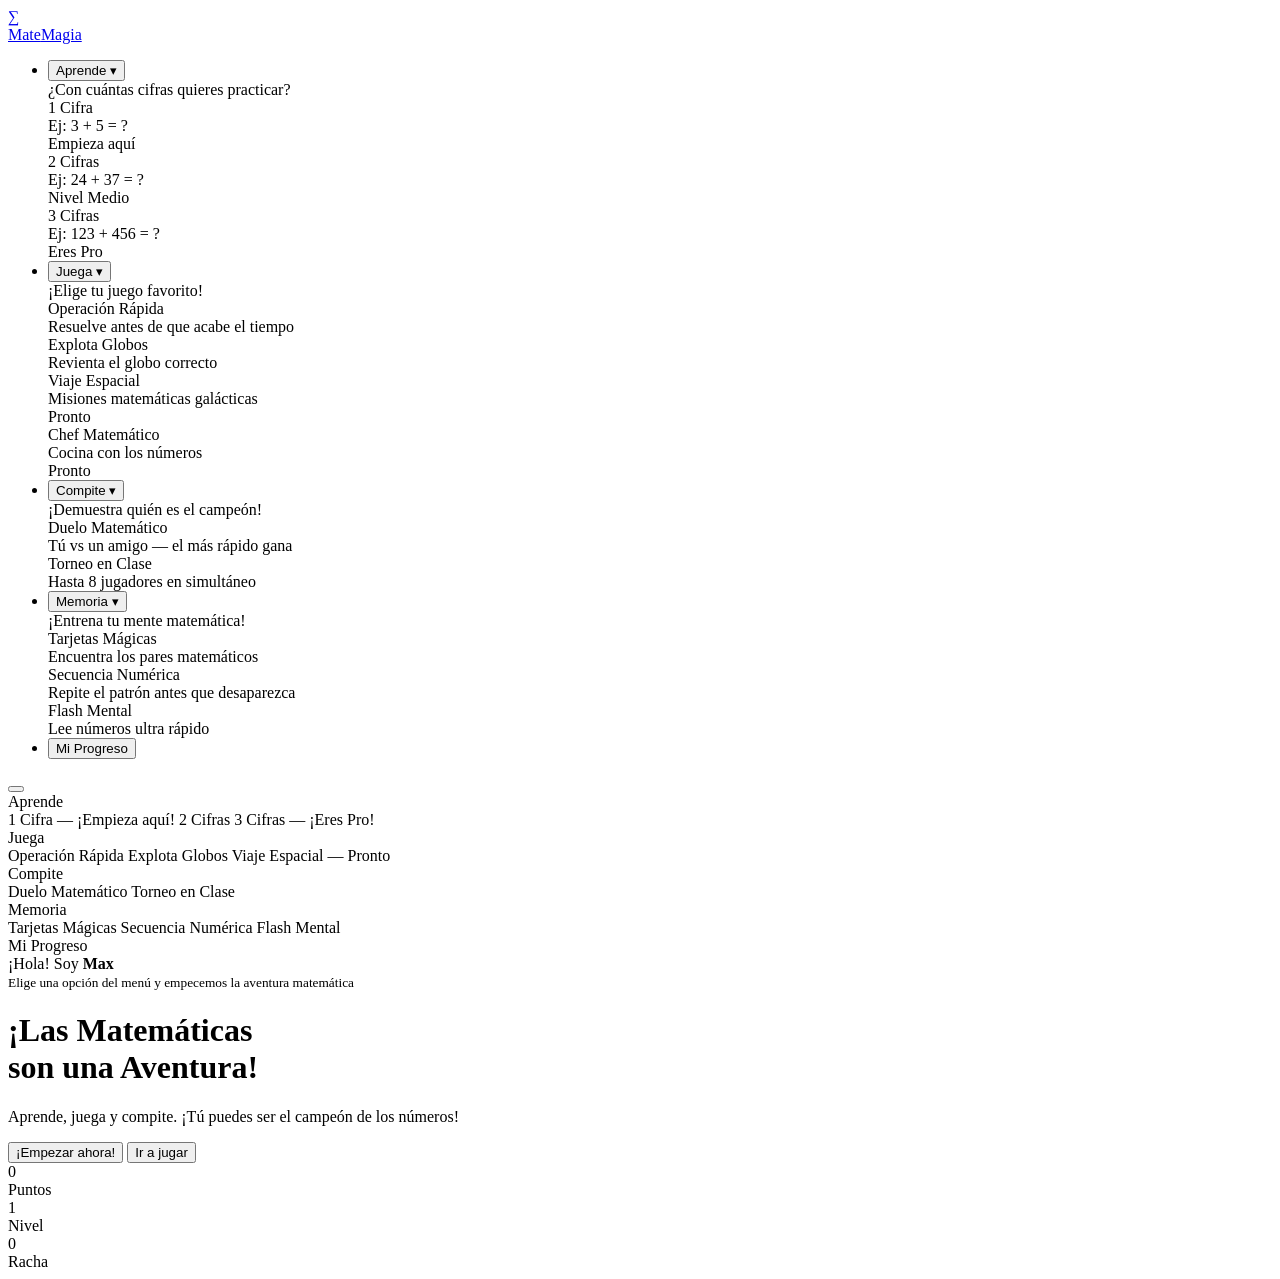
==== src/index.html @ d0688475 "fixed routes" ====
<!DOCTYPE html>
<html lang="es">
<head>
  <meta charset="UTF-8" />
  <meta name="viewport" content="width=device-width, initial-scale=1.0" />
  <title>MateMagia — Aprende Matemáticas Jugando</title>
  <link rel="preconnect" href="https://fonts.googleapis.com" />
  <link rel="preconnect" href="https://fonts.gstatic.com" crossorigin />
  <link href="https://fonts.googleapis.com/css2?family=Fredoka+One&family=Nunito:wght@400;600;700;800;900&display=swap" rel="stylesheet" />
  <link rel="stylesheet" href="css/Styles.css" />
</head>
<body>

  <!-- PARTÍCULAS -->
  <div class="particles" id="particles"></div>

  <!-- ══════════════════════════════════════
       NAVBAR PRINCIPAL
  ══════════════════════════════════════ -->
  <nav class="navbar" id="navbar">
    <div class="navbar-inner">

      <!-- LOGO -->
      <a class="nav-logo" href="#" id="navLogo">
        <div class="nav-logo-icon">∑</div>
        <span class="nav-logo-text">Mate<span class="accent">Magia</span></span>
      </a>

      <!-- LINKS CENTRADOS -->
      <ul class="nav-links" id="navLinks">

        <!-- APRENDE -->
        <li class="nav-item has-dropdown" id="navAprende">
          <button class="nav-btn" id="btnAprende">
            <span class="nav-icon"></span>
            <span class="nav-label">Aprende</span>
            <span class="nav-chevron">▾</span>
          </button>
          <div class="dropdown" id="dropAprende">
            <div class="dropdown-header">¿Con cuántas cifras quieres practicar?</div>
            <a class="drop-item" data-modulo="aprende" data-sub="1">
              <div class="drop-icon"></div>
              <div class="drop-info">
                <div class="drop-title">1 Cifra</div>
                <div class="drop-sub">Ej: 3 + 5 = ?</div>
              </div>
              <div class="drop-badge start">Empieza aquí</div>
            </a>
            <a class="drop-item" data-modulo="aprende" data-sub="2">
              <div class="drop-icon"></div>
              <div class="drop-info">
                <div class="drop-title">2 Cifras</div>
                <div class="drop-sub">Ej: 24 + 37 = ?</div>
              </div>
              <div class="drop-badge mid">Nivel Medio</div>
            </a>
            <a class="drop-item" data-modulo="aprende" data-sub="3">
              <div class="drop-icon"></div>
              <div class="drop-info">
                <div class="drop-title">3 Cifras</div>
                <div class="drop-sub">Ej: 123 + 456 = ?</div>
              </div>
              <div class="drop-badge pro">Eres Pro</div>
            </a>
          </div>
        </li>

        <!-- JUEGA -->
        <li class="nav-item has-dropdown" id="navJuega">
          <button class="nav-btn" id="btnJuega">
            <span class="nav-icon"></span>
            <span class="nav-label">Juega</span>
            <span class="nav-chevron">▾</span>
          </button>
          <div class="dropdown" id="dropJuega">
            <div class="dropdown-header">¡Elige tu juego favorito!</div>
            <a class="drop-item" data-modulo="juego" data-sub="operacion-rapida">
              <div class="drop-icon"></div>
              <div class="drop-info">
                <div class="drop-title">Operación Rápida</div>
                <div class="drop-sub">Resuelve antes de que acabe el tiempo</div>
              </div>
            </a>
            <a class="drop-item" data-modulo="juego" data-sub="globos">
              <div class="drop-icon"></div>
              <div class="drop-info">
                <div class="drop-title">Explota Globos</div>
                <div class="drop-sub">Revienta el globo correcto</div>
              </div>
            </a>
            <a class="drop-item locked" data-coming="true">
              <div class="drop-icon"></div>
              <div class="drop-info">
                <div class="drop-title">Viaje Espacial</div>
                <div class="drop-sub">Misiones matemáticas galácticas</div>
              </div>
              <div class="drop-badge lock"> Pronto</div>
            </a>
            <a class="drop-item locked" data-coming="true">
              <div class="drop-icon"></div>
              <div class="drop-info">
                <div class="drop-title">Chef Matemático</div>
                <div class="drop-sub">Cocina con los números</div>
              </div>
              <div class="drop-badge lock"> Pronto</div>
            </a>
          </div>
        </li>

        <!-- COMPITE -->
        <li class="nav-item has-dropdown" id="navCompite">
          <button class="nav-btn" id="btnCompite">
            <span class="nav-icon"></span>
            <span class="nav-label">Compite</span>
            <span class="nav-chevron">▾</span>
          </button>
          <div class="dropdown" id="dropCompite">
            <div class="dropdown-header">¡Demuestra quién es el campeón!</div>
            <a class="drop-item" data-modulo="compite" data-sub="duelo">
              <div class="drop-icon"></div>
              <div class="drop-info">
                <div class="drop-title">Duelo Matemático</div>
                <div class="drop-sub">Tú vs un amigo — el más rápido gana</div>
              </div>
            </a>
            <a class="drop-item" data-modulo="compite" data-sub="torneo">
              <div class="drop-icon"></div>
              <div class="drop-info">
                <div class="drop-title">Torneo en Clase</div>
                <div class="drop-sub">Hasta 8 jugadores en simultáneo</div>
              </div>
            </a>
          </div>
        </li>

        <!-- MEMORIA -->
        <li class="nav-item has-dropdown" id="navMemoria">
          <button class="nav-btn" id="btnMemoria">
            <span class="nav-icon"></span>
            <span class="nav-label">Memoria</span>
            <span class="nav-chevron">▾</span>
          </button>
          <div class="dropdown" id="dropMemoria">
            <div class="dropdown-header">¡Entrena tu mente matemática!</div>
            <a class="drop-item" data-modulo="memoria" data-sub="tarjetas">
              <div class="drop-icon"></div>
              <div class="drop-info">
                <div class="drop-title">Tarjetas Mágicas</div>
                <div class="drop-sub">Encuentra los pares matemáticos</div>
              </div>
            </a>
            <a class="drop-item" data-modulo="memoria" data-sub="secuencia">
              <div class="drop-icon"></div>
              <div class="drop-info">
                <div class="drop-title">Secuencia Numérica</div>
                <div class="drop-sub">Repite el patrón antes que desaparezca</div>
              </div>
            </a>
            <a class="drop-item" data-modulo="memoria" data-sub="flash">
              <div class="drop-icon"></div>
              <div class="drop-info">
                <div class="drop-title">Flash Mental</div>
                <div class="drop-sub">Lee números ultra rápido</div>
              </div>
            </a>
          </div>
        </li>

        <!-- MI PROGRESO -->
        <li class="nav-item" id="navProgreso">
          <button class="nav-btn nav-btn-progreso" id="btnProgreso" data-modulo="progreso" data-sub="ver">
            <span class="nav-icon"></span>
            <span class="nav-label">Mi Progreso</span>
          </button>
        </li>

      </ul>

      <!-- HAMBURGER -->
      <button class="hamburger" id="hamburger" aria-label="Menú">
        <span></span><span></span><span></span>
      </button>

    </div>

    <!-- MENÚ MÓVIL -->
    <div class="mobile-menu" id="mobileMenu">
      <div class="mobile-links">
        <div class="mob-section">
          <div class="mob-section-title"> Aprende</div>
          <a class="mob-item" data-modulo="aprende" data-sub="1"> 1 Cifra — ¡Empieza aquí!</a>
          <a class="mob-item" data-modulo="aprende" data-sub="2"> 2 Cifras</a>
          <a class="mob-item" data-modulo="aprende" data-sub="3"> 3 Cifras — ¡Eres Pro!</a>
        </div>
        <div class="mob-section">
          <div class="mob-section-title"> Juega</div>
          <a class="mob-item" data-modulo="juego" data-sub="operacion-rapida"> Operación Rápida</a>
          <a class="mob-item" data-modulo="juego" data-sub="globos"> Explota Globos</a>
          <a class="mob-item mob-locked" data-coming="true"> Viaje Espacial — Pronto</a>
        </div>
        <div class="mob-section">
          <div class="mob-section-title"> Compite</div>
          <a class="mob-item" data-modulo="compite" data-sub="duelo"> Duelo Matemático</a>
          <a class="mob-item" data-modulo="compite" data-sub="torneo"> Torneo en Clase</a>
        </div>
        <div class="mob-section">
          <div class="mob-section-title"> Memoria</div>
          <a class="mob-item" data-modulo="memoria" data-sub="tarjetas"> Tarjetas Mágicas</a>
          <a class="mob-item" data-modulo="memoria" data-sub="secuencia"> Secuencia Numérica</a>
          <a class="mob-item" data-modulo="memoria" data-sub="flash"> Flash Mental</a>
        </div>
        <div class="mob-section">
          <a class="mob-item mob-progress" data-modulo="progreso" data-sub="ver"> Mi Progreso</a>
        </div>
      </div>
    </div>

  </nav>

  <!-- ══════════════════════════════════════
       HERO
  ══════════════════════════════════════ -->
  <main class="hero-section" id="heroSection">

    <!-- MASCOTA -->
    <div class="mascot-wrap">
      <div class="mascot" id="mascot">
        <div class="mascot-body">
          <div class="eye left-eye"><div class="pupil"></div></div>
          <div class="eye right-eye"><div class="pupil"></div></div>
          <div class="mascot-mouth"></div>
        </div>
        <div class="speech-bubble" id="mascotBubble">
          ¡Hola! Soy <strong>Max</strong> <br>
          <small>Elige una opción del menú y empecemos la aventura matemática</small>
        </div>
      </div>
    </div>

    <!-- TÍTULO HERO -->
    <div class="hero-text">
      <h1 class="hero-title">
        ¡Las Matemáticas<br>son una
        <span class="hero-highlight">Aventura</span>!
      </h1>
      <p class="hero-sub">Aprende, juega y compite. ¡Tú puedes ser el campeón de los números! </p>
      <div class="hero-cta">
        <button class="btn-primary" id="btnEmpezar"> ¡Empezar ahora!</button>
        <button class="btn-secondary" id="btnJugarDirecto"> Ir a jugar</button>
      </div>
    </div>

    <!-- STATS -->
    <div class="quick-stats">
      <div class="qstat">
        <div class="qstat-val" id="qScore">0</div>
        <div class="qstat-lbl">Puntos</div>
      </div>
      <div class="qstat-divider"></div>
      <div class="qstat">
        <div class="qstat-val" id="qLevel">1</div>
        <div class="qstat-lbl">Nivel</div>
      </div>
      <div class="qstat-divider"></div>
      <div class="qstat">
        <div class="qstat-val" id="qStreak">0</div>
        <div class="qstat-lbl">Racha </div>
      </div>
    </div>

  </main>

  <!-- TOAST -->
  <div class="toast" id="toast"></div>

  <!-- OVERLAY -->
  <div class="overlay" id="overlay"></div>

  <script src="/src/Scripts/app.js"></script>
</body>
</html>
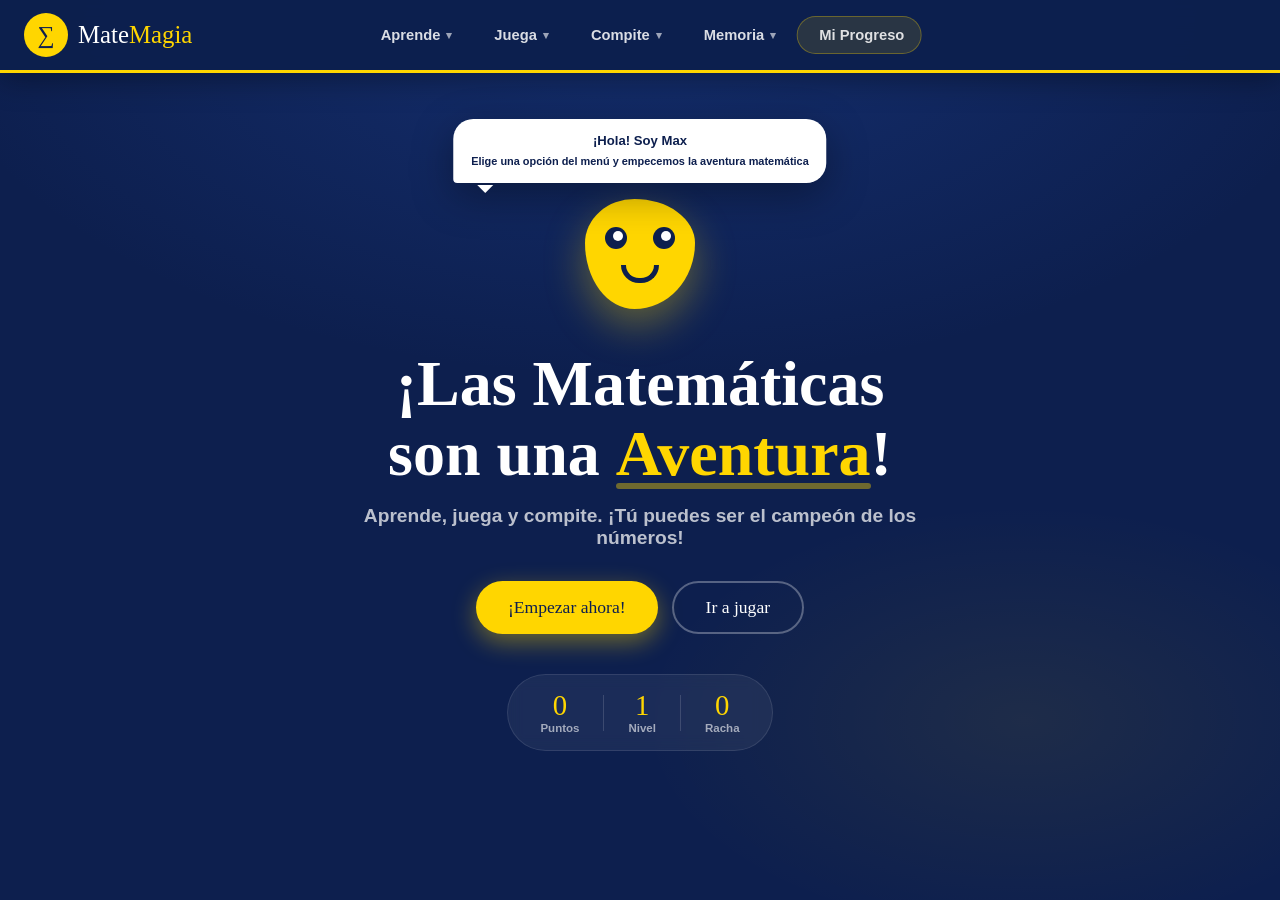
==== commit 6462cee5: "fixed all redirects page for page" ====
--- a/src/index.html
+++ b/src/index.html
@@ -276,6 +276,6 @@
   <!-- OVERLAY -->
   <div class="overlay" id="overlay"></div>
 
-  <script src="/src/Scripts/app.js"></script>
+  <script src="Scripts/app.js"></script>
 </body>
 </html>
--- a/src/css/Styles.css
+++ b/src/css/Styles.css
@@ -0,0 +1,711 @@
+:root {
+  --azul:         #0D1F4E;
+  --azul-mid:     #1A3A8F;
+  --azul-vivo:    #2C5FD4;
+  --amarillo:     #FFD600;
+  --amarillo-w:   #FFC107;
+  --blanco:       #FFFFFF;
+  --blanco-suave: #F0F4FF;
+  --nav-h:        70px;
+  --nav-bg:       rgba(13,31,78,0.97);
+  --drop-bg:      #0f2560;
+  --radio:        16px;
+  --radio-sm:     10px;
+  --sombra:       0 12px 40px rgba(0,0,0,0.35);
+  --trans:        0.28s cubic-bezier(0.34,1.56,0.64,1);
+  --trans-fast:   0.2s ease;
+}
+
+/* ── RESET ── */
+*, *::before, *::after { box-sizing: border-box; margin: 0; padding: 0; }
+html { scroll-behavior: smooth; }
+body {
+  font-family: 'Nunito', sans-serif;
+  background: var(--azul);
+  color: var(--blanco);
+  min-height: 100vh;
+  overflow-x: hidden;
+}
+ul { list-style: none; }
+a  { text-decoration: none; cursor: pointer; }
+button { border: none; background: none; cursor: pointer; font-family: inherit; }
+
+/* ══════════════════════════════════════
+   PARTÍCULAS
+══════════════════════════════════════ */
+.particles {
+  position: fixed;
+  inset: 0;
+  pointer-events: none;
+  z-index: 0;
+  overflow: hidden;
+}
+.particle {
+  position: absolute;
+  pointer-events: none;
+  animation: floatUp linear infinite;
+  opacity: 0;
+  font-family: 'Fredoka One', cursive;
+  user-select: none;
+}
+@keyframes floatUp {
+  0%   { transform: translateY(110vh) rotate(0deg);   opacity: 0; }
+  8%   { opacity: 0.13; }
+  92%  { opacity: 0.13; }
+  100% { transform: translateY(-15vh) rotate(540deg); opacity: 0; }
+}
+
+/* ══════════════════════════════════════
+   NAVBAR
+══════════════════════════════════════ */
+.navbar {
+  position: fixed;
+  top: 0;
+  left: 0;
+  width: 100%;
+  z-index: 1000;
+  background: var(--nav-bg);
+  border-bottom: 3px solid var(--amarillo);
+  backdrop-filter: blur(16px);
+  box-shadow: 0 4px 32px rgba(0,0,0,0.4);
+}
+
+.navbar-inner {
+  width: 100%;
+  max-width: 1400px;
+  margin: 0 auto;
+  height: var(--nav-h);
+  display: flex;
+  align-items: center;
+  justify-content: space-between;
+  padding: 0 24px;
+  gap: 16px;
+  position: relative;
+}
+
+/* ── LOGO ── */
+.nav-logo {
+  display: flex;
+  align-items: center;
+  gap: 10px;
+  text-decoration: none;
+  flex-shrink: 0;
+  transition: transform var(--trans);
+}
+.nav-logo:hover { transform: scale(1.05); }
+
+.nav-logo-icon {
+  width: 44px;
+  height: 44px;
+  background: var(--amarillo);
+  border-radius: 50%;
+  display: flex;
+  align-items: center;
+  justify-content: center;
+  font-family: 'Fredoka One', cursive;
+  font-size: 1.5rem;
+  color: var(--azul);
+  animation: logoPulse 3s ease-in-out infinite;
+  flex-shrink: 0;
+}
+@keyframes logoPulse {
+  0%,100% { transform: scale(1) rotate(-4deg); }
+  50%      { transform: scale(1.08) rotate(4deg); }
+}
+
+.nav-logo-text {
+  font-family: 'Fredoka One', cursive;
+  font-size: 1.55rem;
+  color: var(--blanco);
+  line-height: 1;
+}
+.nav-logo-text .accent { color: var(--amarillo); }
+
+/* ── LINKS CENTRADOS ── */
+.nav-links {
+  display: flex;
+  align-items: center;
+  gap: 4px;
+  /* Centrado absoluto sobre el navbar-inner */
+  position: absolute;
+  left: 50%;
+  transform: translateX(-50%);
+}
+
+/* ── CADA ÍTEM ── */
+.nav-item { position: relative; }
+
+.nav-btn {
+  display: flex;
+  align-items: center;
+  gap: 6px;
+  padding: 10px 16px;
+  border-radius: 40px;
+  color: rgba(255,255,255,0.85);
+  font-family: 'Nunito', sans-serif;
+  font-weight: 800;
+  font-size: 0.92rem;
+  transition: background var(--trans-fast), color var(--trans-fast), transform var(--trans);
+  white-space: nowrap;
+}
+
+.nav-btn:hover,
+.nav-item.active .nav-btn {
+  background: rgba(255,214,0,0.14);
+  color: var(--amarillo);
+  transform: translateY(-2px);
+}
+
+.nav-icon    { font-size: 1.1rem; }
+.nav-chevron {
+  font-size: 0.7rem;
+  transition: transform 0.25s ease;
+  opacity: 0.7;
+}
+.nav-item.open .nav-chevron { transform: rotate(180deg); }
+
+/* Botón de progreso con estilo especial */
+.nav-btn-progreso {
+  background: rgba(255,214,0,0.12);
+  border: 1.5px solid rgba(255,214,0,0.3);
+}
+.nav-btn-progreso:hover {
+  background: var(--amarillo);
+  color: var(--azul) !important;
+  border-color: var(--amarillo);
+}
+
+/* ── DROPDOWN ── */
+.dropdown {
+  position: absolute;
+  top: calc(100% + 14px);
+  left: 50%;
+  transform: translateX(-50%) translateY(-10px) scale(0.96);
+  min-width: 310px;
+  background: var(--drop-bg);
+  border: 1.5px solid rgba(255,214,0,0.2);
+  border-radius: var(--radio);
+  padding: 12px 8px;
+  box-shadow: var(--sombra);
+  opacity: 0;
+  pointer-events: none;
+  transition: opacity 0.2s ease, transform 0.25s cubic-bezier(0.34,1.56,0.64,1);
+  z-index: 200;
+}
+
+/* Flecha del dropdown */
+.dropdown::before {
+  content: '';
+  position: absolute;
+  top: -9px;
+  left: 50%;
+  transform: translateX(-50%);
+  border: 8px solid transparent;
+  border-bottom-color: rgba(255,214,0,0.2);
+  border-top: none;
+}
+.dropdown::after {
+  content: '';
+  position: absolute;
+  top: -7px;
+  left: 50%;
+  transform: translateX(-50%);
+  border: 7px solid transparent;
+  border-bottom-color: var(--drop-bg);
+  border-top: none;
+}
+
+.nav-item.open .dropdown {
+  opacity: 1;
+  pointer-events: all;
+  transform: translateX(-50%) translateY(0) scale(1);
+}
+
+.dropdown-header {
+  font-size: 0.72rem;
+  font-weight: 900;
+  text-transform: uppercase;
+  letter-spacing: 1px;
+  color: var(--amarillo);
+  padding: 4px 12px 10px;
+  border-bottom: 1px solid rgba(255,255,255,0.08);
+  margin-bottom: 6px;
+}
+
+/* ── ÍTEM DEL DROPDOWN ── */
+.drop-item {
+  display: flex;
+  align-items: center;
+  gap: 12px;
+  padding: 12px 12px;
+  border-radius: var(--radio-sm);
+  transition: background var(--trans-fast), transform var(--trans);
+  cursor: pointer;
+  position: relative;
+}
+.drop-item:hover:not(.locked) {
+  background: rgba(255,255,255,0.07);
+  transform: translateX(4px);
+}
+.drop-item.locked { opacity: 0.5; cursor: not-allowed; }
+
+.drop-icon { font-size: 1.6rem; flex-shrink: 0; }
+
+.drop-info { flex: 1; }
+.drop-title {
+  font-family: 'Fredoka One', cursive;
+  font-size: 1rem;
+  color: var(--blanco);
+  line-height: 1;
+}
+.drop-sub {
+  font-size: 0.75rem;
+  color: rgba(255,255,255,0.58);
+  margin-top: 2px;
+}
+
+/* Badges de dropdown */
+.drop-badge {
+  font-size: 0.65rem;
+  font-weight: 900;
+  padding: 3px 9px;
+  border-radius: 20px;
+  white-space: nowrap;
+  flex-shrink: 0;
+}
+.drop-badge.start { background: #fbff00ec; color: #000000; }
+.drop-badge.mid   { background: #ff8800; color: #000000; }
+.drop-badge.pro   { background: #70f107; color: var(--azul); }
+.drop-badge.lock  { background: rgba(248, 122, 3, 0.897); color: rgba(255,255,255,0.5); }
+
+/* ── HAMBURGER (móvil) ── */
+.hamburger {
+  display: none;
+  flex-direction: column;
+  gap: 5px;
+  padding: 8px;
+  border-radius: 10px;
+  transition: background var(--trans-fast);
+  flex-shrink: 0;
+  z-index: 10;
+}
+.hamburger:hover { background: rgba(255,214,0,0.15); }
+.hamburger span {
+  display: block;
+  width: 26px;
+  height: 3px;
+  background: var(--amarillo);
+  border-radius: 3px;
+  transition: transform 0.3s ease, opacity 0.2s;
+}
+.hamburger.open span:nth-child(1) { transform: translateY(8px) rotate(45deg); }
+.hamburger.open span:nth-child(2) { opacity: 0; }
+.hamburger.open span:nth-child(3) { transform: translateY(-8px) rotate(-45deg); }
+
+/* ── MENÚ MÓVIL ── */
+.mobile-menu {
+  display: none;
+  max-height: 0;
+  overflow: hidden;
+  transition: max-height 0.45s cubic-bezier(0.4,0,0.2,1);
+  background: var(--drop-bg);
+  border-top: 1px solid rgba(255,214,0,0.15);
+}
+.mobile-menu.open { max-height: 80vh; overflow-y: auto; }
+
+.mobile-links { padding: 16px 16px 24px; }
+
+.mob-section { margin-bottom: 20px; }
+
+.mob-section-title {
+  font-family: 'Fredoka One', cursive;
+  font-size: 0.95rem;
+  color: var(--amarillo);
+  padding: 6px 12px;
+  margin-bottom: 6px;
+  border-left: 3px solid var(--amarillo);
+}
+
+.mob-item {
+  display: block;
+  padding: 12px 14px;
+  border-radius: var(--radio-sm);
+  color: rgba(255,255,255,0.85);
+  font-weight: 700;
+  font-size: 0.9rem;
+  transition: background var(--trans-fast), color var(--trans-fast);
+  margin-bottom: 2px;
+}
+.mob-item:hover:not(.mob-locked) {
+  background: rgba(255,255,255,0.07);
+  color: var(--amarillo);
+}
+.mob-item.mob-locked { opacity: 0.4; cursor: not-allowed; }
+.mob-item.mob-progress {
+  background: rgba(255,214,0,0.12);
+  border: 1px solid rgba(255,214,0,0.3);
+  color: var(--amarillo);
+  text-align: center;
+  font-family: 'Fredoka One', cursive;
+  font-size: 1rem;
+}
+
+/* ── OVERLAY ── */
+.overlay {
+  display: none;
+  position: fixed;
+  inset: 0;
+  z-index: 500;
+  background: transparent;
+}
+.overlay.active { display: block; }
+
+/* ══════════════════════════════════════
+   HERO SECTION
+══════════════════════════════════════ */
+.hero-section {
+  position: relative;
+  z-index: 5;
+  min-height: 100vh;
+  padding-top: calc(var(--nav-h) + 40px);
+  display: flex;
+  flex-direction: column;
+  align-items: center;
+  justify-content: center;
+  gap: 40px;
+  text-align: center;
+  padding-left: 20px;
+  padding-right: 20px;
+  padding-bottom: 60px;
+
+  background:
+    radial-gradient(ellipse 80% 60% at 50% 0%, rgba(44,95,212,0.25) 0%, transparent 70%),
+    radial-gradient(ellipse 50% 40% at 80% 80%, rgba(255,214,0,0.07) 0%, transparent 60%),
+    var(--azul);
+}
+
+/* MASCOTA */
+.mascot-wrap {
+  position: relative;
+  display: flex;
+  justify-content: center;
+}
+
+.mascot { position: relative; cursor: pointer; }
+
+.mascot-body {
+  width: 110px;
+  height: 110px;
+  background: var(--amarillo);
+  border-radius: 45% 55% 55% 45% / 40% 40% 60% 60%;
+  position: relative;
+  margin: 0 auto;
+  animation: mascotFloat 3.5s ease-in-out infinite;
+  box-shadow: 0 16px 40px rgba(255,214,0,0.35), 0 0 0 0 rgba(255,214,0,0.4);
+  transition: transform 0.3s;
+}
+.mascot-body:hover { animation-play-state: paused; transform: scale(1.12); }
+
+@keyframes mascotFloat {
+  0%,100% { transform: translateY(0) rotate(-3deg); box-shadow: 0 16px 40px rgba(255,214,0,0.35); }
+  50%      { transform: translateY(-14px) rotate(3deg); box-shadow: 0 30px 50px rgba(255,214,0,0.2); }
+}
+
+.eye {
+  position: absolute;
+  width: 22px;
+  height: 22px;
+  background: var(--azul);
+  border-radius: 50%;
+  top: 28px;
+  display: flex;
+  align-items: center;
+  justify-content: center;
+  animation: blink 5s ease-in-out infinite;
+}
+.left-eye  { left: 20px; }
+.right-eye { right: 20px; }
+.pupil {
+  width: 10px;
+  height: 10px;
+  background: #fff;
+  border-radius: 50%;
+  transform: translate(2px,-2px);
+}
+@keyframes blink {
+  0%,88%,100% { transform: scaleY(1); }
+  94%          { transform: scaleY(0.08); }
+}
+
+.mascot-mouth {
+  position: absolute;
+  bottom: 26px;
+  left: 50%;
+  transform: translateX(-50%);
+  width: 38px;
+  height: 18px;
+  border-bottom: 5px solid var(--azul);
+  border-left: 5px solid var(--azul);
+  border-right: 5px solid var(--azul);
+  border-radius: 0 0 24px 24px;
+}
+
+.speech-bubble {
+  position: absolute;
+  bottom: calc(100% + 16px);
+  left: 50%;
+  transform: translateX(-50%);
+  background: var(--blanco);
+  color: var(--azul);
+  font-size: 0.82rem;
+  font-weight: 700;
+  line-height: 1.5;
+  padding: 12px 18px;
+  border-radius: 20px 20px 20px 4px;
+  white-space: nowrap;
+  box-shadow: var(--sombra);
+  animation: bubblePop 0.45s cubic-bezier(0.34,1.56,0.64,1) both;
+  text-align: center;
+  min-width: 220px;
+}
+.speech-bubble::after {
+  content: '';
+  position: absolute;
+  bottom: -10px;
+  left: 24px;
+  border: 8px solid transparent;
+  border-top-color: var(--blanco);
+  border-bottom: none;
+}
+@keyframes bubblePop {
+  from { transform: translateX(-50%) scale(0.7); opacity: 0; }
+  to   { transform: translateX(-50%) scale(1); opacity: 1; }
+}
+
+/* HERO TEXT */
+.hero-text { max-width: 600px; }
+
+.hero-title {
+  font-family: 'Fredoka One', cursive;
+  font-size: clamp(2.2rem, 7vw, 4rem);
+  line-height: 1.1;
+  color: var(--blanco);
+  margin-bottom: 16px;
+}
+
+.hero-highlight {
+  color: var(--amarillo);
+  position: relative;
+  display: inline-block;
+}
+.hero-highlight::after {
+  content: '';
+  position: absolute;
+  bottom: 0px;
+  left: 0; right: 0;
+  height: 6px;
+  background: var(--amarillo);
+  border-radius: 3px;
+  opacity: 0.4;
+}
+
+.hero-sub {
+  font-size: clamp(1rem, 2.5vw, 1.2rem);
+  color: rgba(255,255,255,0.72);
+  margin-bottom: 32px;
+  font-weight: 600;
+}
+
+.hero-cta {
+  display: flex;
+  gap: 14px;
+  justify-content: center;
+  flex-wrap: wrap;
+}
+
+.btn-primary {
+  background: var(--amarillo);
+  color: var(--azul);
+  font-family: 'Fredoka One', cursive;
+  font-size: 1.1rem;
+  padding: 14px 32px;
+  border-radius: 40px;
+  border: none;
+  cursor: pointer;
+  transition: transform var(--trans), box-shadow var(--trans-fast);
+  box-shadow: 0 8px 24px rgba(255,214,0,0.4);
+}
+.btn-primary:hover {
+  transform: translateY(-4px) scale(1.04);
+  box-shadow: 0 16px 36px rgba(255,214,0,0.5);
+}
+
+.btn-secondary {
+  background: transparent;
+  color: var(--blanco);
+  font-family: 'Fredoka One', cursive;
+  font-size: 1.1rem;
+  padding: 14px 32px;
+  border-radius: 40px;
+  border: 2px solid rgba(255,255,255,0.3);
+  cursor: pointer;
+  transition: all var(--trans-fast);
+}
+.btn-secondary:hover {
+  border-color: var(--amarillo);
+  color: var(--amarillo);
+  transform: translateY(-4px);
+}
+
+/* STATS RÁPIDAS */
+.quick-stats {
+  display: flex;
+  align-items: center;
+  gap: 0;
+  background: rgba(255,255,255,0.06);
+  border: 1.5px solid rgba(255,255,255,0.1);
+  border-radius: 50px;
+  padding: 16px 32px;
+  gap: 24px;
+  backdrop-filter: blur(8px);
+}
+
+.qstat { text-align: center; }
+.qstat-val {
+  font-family: 'Fredoka One', cursive;
+  font-size: 1.8rem;
+  color: var(--amarillo);
+  line-height: 1;
+}
+.qstat-lbl {
+  font-size: 0.72rem;
+  color: rgba(255,255,255,0.6);
+  font-weight: 700;
+  margin-top: 2px;
+}
+.qstat-divider {
+  width: 1px;
+  height: 36px;
+  background: rgba(255,255,255,0.15);
+}
+
+/* ══════════════════════════════════════
+   TOAST
+══════════════════════════════════════ */
+.toast {
+  position: fixed;
+  bottom: 28px;
+  left: 50%;
+  transform: translateX(-50%) translateY(80px);
+  background: var(--azul);
+  border: 2px solid var(--amarillo);
+  color: var(--blanco);
+  font-family: 'Nunito', sans-serif;
+  font-weight: 800;
+  font-size: 0.92rem;
+  padding: 12px 28px;
+  border-radius: 40px;
+  box-shadow: 0 8px 28px rgba(0,0,0,0.35);
+  z-index: 2000;
+  transition: transform 0.4s cubic-bezier(0.34,1.56,0.64,1), opacity 0.3s;
+  opacity: 0;
+  pointer-events: none;
+  white-space: nowrap;
+}
+.toast.show {
+  transform: translateX(-50%) translateY(0);
+  opacity: 1;
+}
+
+/* ══════════════════════════════════════
+   RESPONSIVE
+══════════════════════════════════════ */
+@media (max-width: 900px) {
+  .nav-links { display: none; }
+  .hamburger { display: flex; }
+  .mobile-menu { display: block; }
+}
+
+@media (max-width: 600px) {
+  .navbar-inner { padding: 0 16px; }
+  .hero-title { font-size: 2rem; }
+  .quick-stats { padding: 12px 20px; gap: 16px; }
+  .qstat-val { font-size: 1.4rem; }
+  .speech-bubble { font-size: 0.75rem; min-width: 180px; white-space: normal; }
+  .mascot-body { width: 86px; height: 86px; }
+}
+
+/* ── SCROLLBAR ── */
+::-webkit-scrollbar { width: 7px; }
+::-webkit-scrollbar-track { background: var(--azul); }
+::-webkit-scrollbar-thumb { background: var(--azul-mid); border-radius: 8px; }
+
+
+
+/* ══════════════════════════════════════
+   PAGINAS INTERNAS — views/
+   src/views/aprende.html, juega.html, etc.
+══════════════════════════════════════ */
+.page-main {
+  position: relative;
+  z-index: 5;
+  min-height: 100vh;
+  padding-top: calc(var(--nav-h) + 48px);
+  padding-bottom: 60px;
+  padding-left: 24px;
+  padding-right: 24px;
+  max-width: 1100px;
+  margin: 0 auto;
+}
+
+.page-header { margin-bottom: 40px; }
+
+.btn-back {
+  display: inline-block;
+  color: var(--amarillo);
+  font-family: 'Nunito', sans-serif;
+  font-weight: 800;
+  font-size: 0.88rem;
+  cursor: pointer;
+  margin-bottom: 16px;
+  opacity: 0.85;
+  transition: opacity 0.2s;
+}
+.btn-back::before { content: '< '; }
+.btn-back:hover { opacity: 1; }
+
+.page-title {
+  font-family: 'Fredoka One', cursive;
+  font-size: clamp(1.8rem, 5vw, 3rem);
+  color: var(--blanco);
+  margin-bottom: 10px;
+  line-height: 1.1;
+}
+
+.page-desc {
+  font-size: 1rem;
+  color: rgba(255,255,255,0.65);
+  font-weight: 600;
+  max-width: 560px;
+}
+
+.page-content {
+  width: 100%;
+  min-height: 300px;
+  background: rgba(255,255,255,0.04);
+  border: 1.5px solid rgba(255,255,255,0.09);
+  border-radius: 24px;
+  padding: 40px;
+  display: flex;
+  align-items: center;
+  justify-content: center;
+  color: rgba(255,255,255,0.3);
+  font-family: 'Fredoka One', cursive;
+  font-size: 1.1rem;
+}
+.page-content::before { content: 'Contenido proximamente...'; }
+
+@media (max-width: 600px) {
+  .page-main { padding-left: 14px; padding-right: 14px; }
+  .page-content { padding: 24px; }
+}
